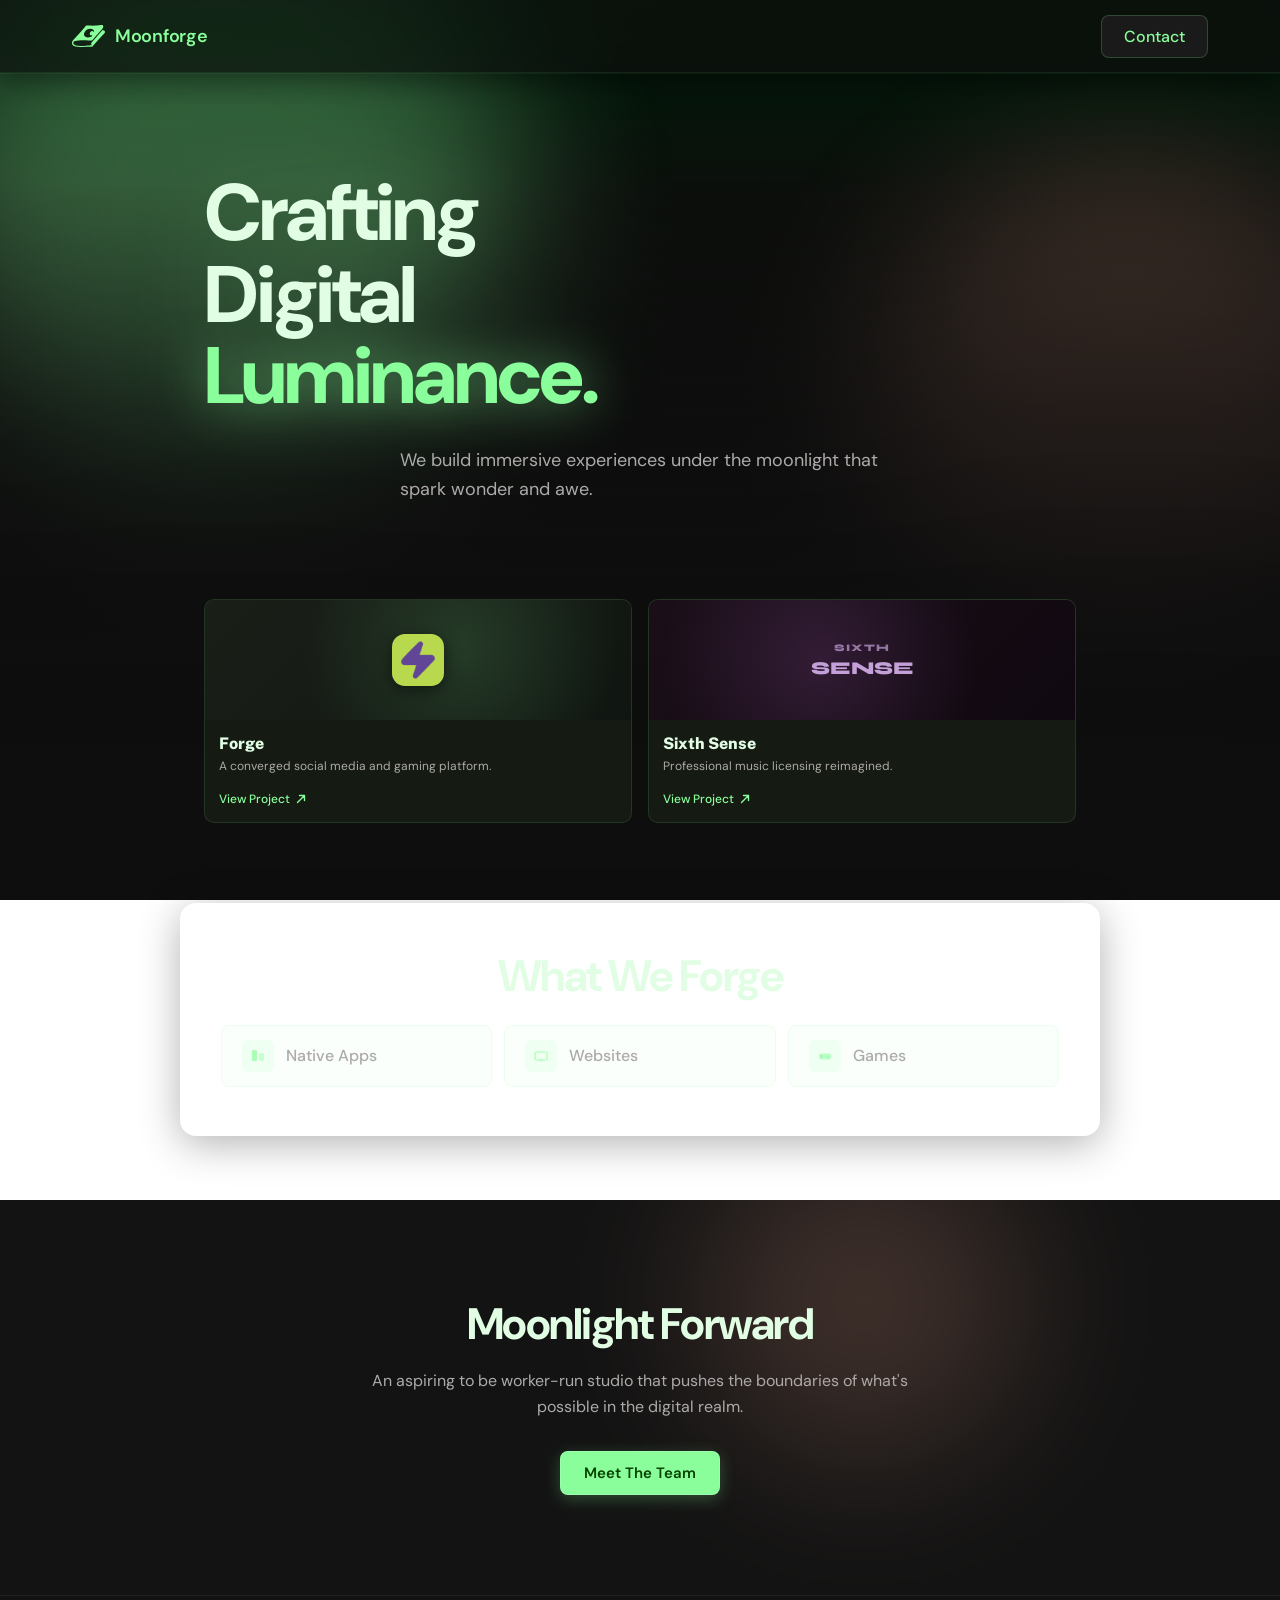
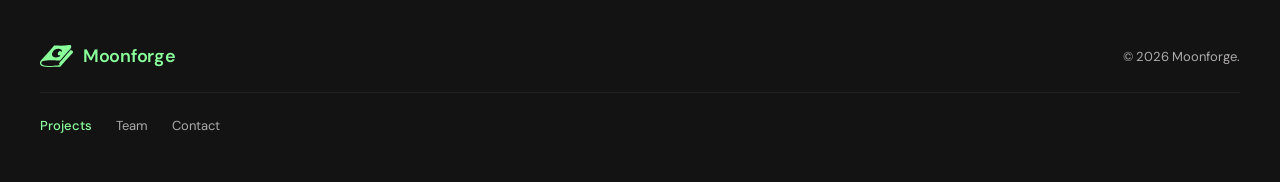
==== index.html @ 62adbe32 "copy changes" ====
<!DOCTYPE html>
<html lang="en">
<head>
  <meta charset="UTF-8" />
  <meta name="viewport" content="width=device-width, initial-scale=1.0" />
  <title>Moonforge Studio</title>
  <link rel="icon" type="image/svg+xml" href="assets/moongforge-logo.svg" />
  <link rel="icon" type="image/png" sizes="48x48" href="assets/favicon-48x48.png" />
  <link rel="icon" type="image/png" sizes="32x32" href="assets/favicon-32x32.png" />
  <link rel="icon" type="image/png" sizes="16x16" href="assets/favicon-16x16.png" />
  <link rel="apple-touch-icon" sizes="180x180" href="assets/apple-touch-icon.png" />
  <meta property="og:title" content="Moonforge Studio" />
  <meta property="og:description" content="We forge immersive experiences under the moonlight that spark wonder and awe." />
  <meta property="og:image" content="https://moonforge.app/assets/social-image.png" />
  <meta property="og:url" content="https://moonforge.app" />
  <meta property="og:type" content="website" />
  <meta name="twitter:card" content="summary_large_image" />
  <meta name="twitter:image" content="https://moonforge.app/assets/social-image.png" />
  <link rel="stylesheet" href="styles.css" />
  <!-- Google Analytics -->
  <script async src="https://www.googletagmanager.com/gtag/js?id=G-10PKJRPPYE"></script>
  <script>
    window.dataLayer = window.dataLayer || [];
    function gtag(){dataLayer.push(arguments);}
    gtag('js', new Date());
    gtag('config', 'G-10PKJRPPYE');
  </script>
  <style>
    /* page-specific overrides */
    .hero { padding-top: 100px; }

    /* section divider */
    .section-label {
      font-size: 12px;
      text-transform: uppercase;
      letter-spacing: 2px;
      color: var(--text-muted);
      font-weight: 500;
      margin-bottom: 48px;
      padding: 0 32px;
      max-width: 1200px;
      margin-left: auto;
      margin-right: auto;
    }
  </style>
</head>
<body class="page">

  <!-- FIXED PAGE BACKGROUND -->
  <div class="page-bg" aria-hidden="true">
    <div class="glow glow-green" style="top:-100px; left:-80px; width:600px; height:600px; opacity:0.32;"></div>
    <div class="glow glow-peach" style="top:160px; right:-100px; width:500px; height:500px; opacity:0.22;"></div>
    <div class="page-bg-fade"></div>
  </div>

  <!-- HEADER -->
  <header>
    <div class="header-inner">
      <a href="index.html" class="logo">
        <img class="logo-icon" src="assets/moongforge-logo.svg" alt="" aria-hidden="true">
        Moonforge
      </a>
      <a href="contact.html" class="btn-contact">Contact</a>
    </div>
  </header>

  <!-- HERO -->
  <section class="hero">
    <div class="hero-content home-container" style="text-align:center;">
      <h1>Crafting<br>Digital<br><span class="hero-accent">Luminance.</span></h1>
      <p>We build immersive experiences under the moonlight that spark wonder and awe.</p>
    </div>
  </section>

  <!-- PROJECTS -->
  <section class="projects-section">
    <div class="home-container">
      <div class="projects-grid">

        <!-- Project 1: Forge -->
        <a class="project-card" data-type="app" href="https://forge-social.app" target="_blank" rel="noopener">
          <div class="project-thumb project-thumb-forge">
            <div style="position:relative;z-index:1;">
              <img src="assets/forge-app.png" alt="Forge" style="width:52px;height:52px;border-radius:13px;object-fit:cover;box-shadow:0 4px 16px rgba(0,0,0,0.5);">
            </div>
          </div>
          <div class="project-info">
            <div class="project-title">Forge</div>
            <div class="project-desc">A converged social media and gaming platform.</div>
            <span class="project-link">View Project
              <svg width="12" height="12" viewBox="0 0 12 12" fill="none"><path d="M2.5 9.5L9.5 2.5M9.5 2.5H4.5M9.5 2.5V7.5" stroke="currentColor" stroke-width="1.4" stroke-linecap="round"/></svg>
            </span>
          </div>
        </a>

        <!-- Project 2: Sixth Sense -->
        <a class="project-card" data-type="web" href="https://sixthsensemgmt.com" target="_blank" rel="noopener">
          <div class="project-thumb project-thumb-sixth">
            <div style="position:relative;z-index:1;font-family:'Syne',sans-serif;font-weight:800;font-size:14px;color:#c4a0d8;text-align:center;">
              <div style="font-size:10px;letter-spacing:0.12em;opacity:0.7;margin-bottom:3px;">SIXTH</div>
              <div style="font-size:18px;">SENSE</div>
            </div>
          </div>
          <div class="project-info">
            <div class="project-title">Sixth Sense</div>
            <div class="project-desc">Professional music licensing reimagined.</div>
            <span class="project-link">View Project
              <svg width="12" height="12" viewBox="0 0 12 12" fill="none"><path d="M2.5 9.5L9.5 2.5M9.5 2.5H4.5M9.5 2.5V7.5" stroke="currentColor" stroke-width="1.4" stroke-linecap="round"/></svg>
            </span>
          </div>
        </a>

      </div>
    </div>
  </section>

  <!-- SERVICES -->
  <section class="services-section">
    <div class="services-inner">
      <h2>What We Forge</h2>
      <div class="services-grid">
        <div class="service-card">
          <div class="service-icon">
            <svg width="14" height="14" viewBox="0 0 14 14" fill="none">
              <rect x="1" y="1" width="5" height="11" rx="1.5" fill="#89fe9b" opacity="0.7"/>
              <rect x="8" y="4" width="5" height="8" rx="1.5" fill="#89fe9b" opacity="0.4"/>
            </svg>
          </div>
          <h3>Native Apps</h3>
        </div>
        <div class="service-card">
          <div class="service-icon">
            <svg width="14" height="14" viewBox="0 0 14 14" fill="none">
              <rect x="1" y="3" width="12" height="8" rx="1.5" stroke="#89fe9b" stroke-width="1.2" opacity="0.7" fill="none"/>
              <circle cx="7" cy="11.5" r="1" fill="#89fe9b" opacity="0.5"/>
            </svg>
          </div>
          <h3>Websites</h3>
        </div>
        <div class="service-card">
          <div class="service-icon">
            <svg width="14" height="14" viewBox="0 0 14 14" fill="none">
              <rect x="1" y="4.5" width="12" height="6" rx="2" fill="#89fe9b" opacity="0.5"/>
              <rect x="3" y="5.75" width="0.8" height="3.5" rx="0.4" fill="#89fe9b"/>
              <rect x="2" y="6.75" width="2.8" height="0.8" rx="0.4" fill="#89fe9b"/>
              <circle cx="10" cy="7" r="0.8" fill="#89fe9b"/>
              <circle cx="10" cy="9" r="0.8" fill="#89fe9b"/>
            </svg>
          </div>
          <h3>Games</h3>
        </div>
      </div>
    </div>
  </section>

  <!-- TEAM CTA -->
  <section class="team-cta">
    <div class="glow-wrap">
      <div class="glow glow-peach" style="top:-60px; right:20%; opacity:0.2;"></div>
    </div>
    <div class="team-cta-inner">
      <h2>Moonlight Forward</h2>
      <p>An aspiring to be worker-run studio that pushes the boundaries of what's possible in the digital realm.</p>
      <a href="team.html" class="btn-accent">Meet The Team</a>
    </div>
  </section>

  <!-- FOOTER -->
  <footer>
    <div class="footer-inner">
      <div class="footer-top">
        <a href="index.html" class="logo">
          <img class="logo-icon" src="assets/moongforge-logo.svg" alt="" aria-hidden="true">
          Moonforge
        </a>
        <span class="footer-copy">© 2026 Moonforge.</span>
      </div>
      <div class="footer-links">
        <a href="index.html" class="active">Projects</a>
        <a href="team.html">Team</a>
        <a href="contact.html">Contact</a>
      </div>
    </div>
  </footer>

  <script src="script.js"></script>
</body>
</html>
---- styles.css ----
@import url('https://fonts.googleapis.com/css2?family=Poppins:wght@600;700&family=Public+Sans:wght@800&family=Syne:wght@400;500;600;700;800&family=DM+Sans:ital,opsz,wght@0,9..40,300;0,9..40,400;0,9..40,500;0,9..40,600;0,9..40,700;0,9..40,800;1,9..40,400&display=swap');

*, *::before, *::after {
  box-sizing: border-box;
  margin: 0;
  padding: 0;
}

:root {
  --bg: #0e0e0e;
  --bg-card: #1a1a1a;
  --bg-card-deep: #131313;
  --bg-green-deep: #001809;
  --accent: #89fe9b;
  --accent-dark: #064200;
  --accent-green-mid: #0c331d;
  --peach: #eea48b;
  --peach-light: #fec8bc;
  --text: #e1fee5;
  --text-muted: #adaaaa;
  --text-muted-green: #96b29c;
  --border: rgba(255,255,255,0.06);
  --border-green: rgba(137,254,155,0.15);
  --font: 'DM Sans', sans-serif;
  --radius: 16px;
  --radius-sm: 10px;
}

html { scroll-behavior: smooth; }

body {
  font-family: var(--font);
  background: linear-gradient(to bottom, #001c0a 0%, #0c0f0c 22%, var(--bg) 52%);
  background-attachment: fixed;
  color: var(--text);
  min-height: 100vh;
  overflow-x: hidden;
  -webkit-font-smoothing: antialiased;
}

/* ─── FIXED PAGE BACKGROUND GLOW ─────── */
.page-bg {
  position: fixed;
  inset: 0;
  z-index: -1;
  overflow: hidden;
  pointer-events: none;
}

.page-bg-fade {
  position: absolute;
  inset: 0;
  background: linear-gradient(
    to bottom,
    transparent 0%,
    transparent 20%,
    rgba(14,14,14,0.55) 45%,
    rgba(14,14,14,0.88) 65%,
    var(--bg) 85%
  );
}

a { text-decoration: none; color: inherit; }

img { display: block; max-width: 100%; }

/* ─── LAYOUT ─────────────────────────── */
.page { min-height: 100vh; display: flex; flex-direction: column; }

.container {
  width: 100%;
  max-width: 1200px;
  margin: 0 auto;
  padding: 0 32px;
}

/* ─── HEADER ─────────────────────────── */
header {
  position: sticky;
  top: 0;
  z-index: 100;
  background: rgba(14,14,14,0.72);
  border-bottom: 1px solid rgba(137,254,155,0.08);
  backdrop-filter: blur(18px) saturate(1.4);
  -webkit-backdrop-filter: blur(18px) saturate(1.4);
  box-shadow: 0 1px 0 rgba(137,254,155,0.06), 0 8px 32px rgba(0,0,0,0.5);
}

.header-inner {
  display: flex;
  align-items: center;
  justify-content: space-between;
  height: 72px;
  padding: 0 32px;
  max-width: 1200px;
  margin: 0 auto;
}

.logo {
  display: flex;
  align-items: center;
  gap: 10px;
  font-size: 18px;
  font-weight: 600;
  color: var(--text);
  letter-spacing: -0.3px;
}

header .logo,
footer .logo {
  color: var(--accent);
}

.logo-icon {
  height: 22px;
  width: auto;
  flex-shrink: 0;
}

.btn-contact {
  background: var(--bg-card);
  color: var(--accent);
  border: 1px solid rgba(137,254,155,0.2);
  padding: 10px 22px;
  border-radius: 8px;
  font-family: var(--font);
  font-size: 16px;
  font-weight: 500;
  cursor: pointer;
  position: relative;
  overflow: hidden;
  transition: background 0.2s, border-color 0.2s, box-shadow 0.2s;
}

.btn-contact::after {
  content: '';
  position: absolute;
  top: 0; left: -75%;
  width: 50%; height: 100%;
  background: linear-gradient(105deg, transparent 0%, rgba(137,254,155,0.18) 50%, transparent 100%);
  transform: skewX(-15deg);
  pointer-events: none;
}

.btn-contact:hover {
  background: rgba(137,254,155,0.08);
  border-color: rgba(137,254,155,0.4);
  box-shadow: 0 0 20px rgba(137,254,155,0.1);
}

@media (hover: hover) {
  .btn-contact:hover::after { animation: shimmer-sweep 0.55s ease forwards; }
}

@media (hover: none) {
  .btn-contact:active { opacity: 0.8; }
  .btn-contact.shine-active::after { animation: shimmer-sweep 0.55s ease forwards; }
}

/* ─── GLOW BLOBS ──────────────────────── */
.glow-wrap {
  position: absolute;
  inset: 0;
  overflow: hidden;
  pointer-events: none;
  z-index: 0;
}

.glow {
  position: absolute;
  border-radius: 50%;
  filter: blur(80px);
  opacity: 0.35;
}

.glow-green {
  background: var(--accent);
  width: 380px;
  height: 380px;
}

.glow-peach {
  background: var(--peach);
  width: 320px;
  height: 320px;
  opacity: 0.25;
}

/* ─── HERO ────────────────────────────── */
.hero {
  position: relative;
  padding: 100px 0 60px;
  overflow: hidden;
  place-items: center;
}

.hero-content {
  position: relative;
  z-index: 1;
}

/* ─── CENTERED HOME CONTAINER ─────────── */
.home-container {
  max-width: 920px;
  margin: 0 auto;
  padding: 0 24px;
}

/* text glow halo sitting directly behind the headline */
.hero-glow-text {
  position: absolute;
  pointer-events: none;
  z-index: 0;
  border-radius: 50%;
  filter: blur(70px);
}

.hero h1 {
  font-size: clamp(56px, 9vw, 80px);
  font-weight: 800;
  line-height: 1.02;
  letter-spacing: -3px;
  color: var(--text);
  margin-bottom: 28px;
  filter: drop-shadow(0 0 40px rgba(137,254,155,0.18));
  text-align: left;
}

.hero-accent {
  font-weight: 800;
  color: var(--accent);
  filter: drop-shadow(0 0 24px rgba(137,254,155,0.45));
}

.hero p {
  font-size: 18px;
  color: var(--text-muted);
  line-height: 1.6;
  margin: 0 auto 36px;
  max-width: 480px;
  text-align: left;
}

.btn-primary {
  display: inline-flex;
  align-items: center;
  gap: 8px;
  background: #fff;
  color: #0e0e0e;
  padding: 14px 28px;
  border-radius: 50px;
  font-family: var(--font);
  font-size: 16px;
  font-weight: 600;
  cursor: pointer;
  border: none;
  position: relative;
  overflow: hidden;
  transition: background 0.2s, transform 0.15s, box-shadow 0.2s;
  box-shadow: 0 4px 20px rgba(0,0,0,0.4);
}

.btn-primary::after {
  content: '';
  position: absolute;
  top: 0; left: -75%;
  width: 50%; height: 100%;
  background: linear-gradient(105deg, transparent 0%, rgba(255,255,255,0.25) 50%, transparent 100%);
  transform: skewX(-15deg);
  pointer-events: none;
}

.btn-primary:hover {
  background: var(--accent);
  transform: translateY(-1px);
  box-shadow: 0 8px 30px rgba(137,254,155,0.3);
}

@media (hover: hover) {
  .btn-primary:hover::after { animation: shimmer-sweep 0.55s ease forwards; }
}

@media (hover: none) {
  .btn-primary:active { transform: scale(0.97); }
  .btn-primary.shine-active::after { animation: shimmer-sweep 0.55s ease forwards; }
}

.btn-secondary {
  display: inline-flex;
  align-items: center;
  background: rgba(255,255,255,0.1);
  color: #fff;
  padding: 16px 22px;
  border-radius: 8px;
  font-family: var(--font);
  font-size: 16px;
  font-weight: 500;
  cursor: pointer;
  border: none;
  transition: background 0.2s, transform 0.15s;
}

.btn-secondary:hover {
  background: rgba(255,255,255,0.16);
  transform: translateY(-1px);
}

.btn-accent {
  display: inline-flex;
  align-items: center;
  gap: 8px;
  background: var(--accent);
  color: var(--accent-dark);
  padding: 12px 24px;
  border-radius: 8px;
  font-family: var(--font);
  font-size: 15px;
  font-weight: 600;
  cursor: pointer;
  border: none;
  position: relative;
  overflow: hidden;
  transition: opacity 0.2s, transform 0.15s, box-shadow 0.2s;
  box-shadow: 0 0 0 1px rgba(255,255,255,0.15) inset, 0 4px 16px rgba(137,254,155,0.25);
}

.btn-accent::after {
  content: '';
  position: absolute;
  top: 0; left: -75%;
  width: 50%; height: 100%;
  background: linear-gradient(105deg, transparent 0%, rgba(255,255,255,0.3) 50%, transparent 100%);
  transform: skewX(-15deg);
  pointer-events: none;
}

.btn-accent:hover {
  opacity: 0.9;
  transform: translateY(-1px);
  box-shadow: 0 0 0 1px rgba(255,255,255,0.2) inset, 0 6px 24px rgba(137,254,155,0.35);
}

@media (hover: hover) {
  .btn-accent:hover::after { animation: shimmer-sweep 0.55s ease forwards; }
}

@media (hover: none) {
  .btn-accent:active { transform: scale(0.97); }
  .btn-accent.shine-active::after { animation: shimmer-sweep 0.55s ease forwards; }
}

.btn-ghost {
  display: inline-flex;
  align-items: center;
  gap: 8px;
  background: var(--bg-card);
  color: var(--text-muted);
  padding: 12px 24px;
  border-radius: 8px;
  font-family: var(--font);
  font-size: 15px;
  font-weight: 500;
  cursor: pointer;
  border: 1px solid var(--border);
  transition: border-color 0.2s, color 0.2s;
}

.btn-ghost:hover {
  border-color: rgba(255,255,255,0.15);
  color: var(--text);
}

/* ─── FILTER BAR ──────────────────────── */
.filter-bar {
  padding: 20px 0 40px;
  display: flex;
  align-items: center;
  gap: 12px;
  flex-wrap: wrap;
}

.filter-label {
  font-size: 15px;
  color: var(--text-muted);
  margin-right: 4px;
}

.filter-btn {
  padding: 9px 18px;
  border-radius: 8px;
  font-family: var(--font);
  font-size: 14px;
  font-weight: 500;
  cursor: pointer;
  border: 1px solid var(--border);
  background: var(--bg-card);
  color: var(--text-muted);
  transition: all 0.2s;
}

.filter-btn.active, .filter-btn:hover {
  background: var(--accent);
  color: var(--accent-dark);
  border-color: var(--accent);
  box-shadow: 0 0 0 1px rgba(255,255,255,0.15) inset;
}

/* ─── PROJECTS GRID ───────────────────── */
.projects-section {
  padding: 0 0 80px;
}

.projects-grid {
  display: grid;
  grid-template-columns: repeat(2, 1fr);
  gap: 16px;
}

.project-card {
  background: #151a13;
  border: 1px solid rgba(137,254,155,0.12);
  border-radius: 10px;
  overflow: hidden;
  display: block;
  position: relative;
  transition: border-color 0.22s, transform 0.22s, box-shadow 0.22s;
}

.project-card::after {
  content: '';
  position: absolute;
  top: 0;
  left: -75%;
  width: 50%;
  height: 100%;
  background: linear-gradient(105deg, transparent 0%, rgba(255,255,255,0.09) 50%, transparent 100%);
  transform: skewX(-15deg);
  pointer-events: none;
  z-index: 3;
}

.project-card:hover {
  border-color: rgba(137,254,155,0.32);
  transform: translateY(-4px);
  box-shadow: 0 16px 48px rgba(0,0,0,0.5), 0 0 0 1px rgba(137,254,155,0.12);
}

@media (hover: hover) {
  .project-card:hover::after { animation: shimmer-sweep 0.65s ease forwards; }
}

@media (hover: none) {
  .project-card:active { transform: scale(0.98); }
  .project-card.shine-active::after { animation: shimmer-sweep 0.65s ease forwards; }
}

.project-thumb {
  width: 100%;
  height: 120px;
  background: #1a2018;
  display: flex;
  align-items: center;
  justify-content: center;
  position: relative;
  overflow: hidden;
}

.project-thumb-forge {
  background: linear-gradient(135deg, #1a1f18 0%, #0f1510 100%);
}

.project-thumb-forge::after {
  content: '';
  position: absolute;
  inset: 0;
  background: radial-gradient(circle at 60% 40%, rgba(137,254,155,0.15) 0%, transparent 60%);
}

.project-thumb-sixth {
  background: linear-gradient(135deg, #1a0f18 0%, #100810 100%);
}

.project-thumb-sixth::after {
  content: '';
  position: absolute;
  inset: 0;
  background: radial-gradient(circle at 40% 50%, rgba(180,100,200,0.18) 0%, transparent 60%);
}

.project-thumb-logo {
  position: relative;
  z-index: 1;
  font-family: 'Syne', sans-serif;
  font-weight: 800;
  font-size: 20px;
}

.project-badge {
  position: absolute;
  top: 10px;
  left: 10px;
  z-index: 2;
  padding: 3px 9px;
  border-radius: 4px;
  font-size: 10px;
  font-weight: 600;
  letter-spacing: 0.04em;
  text-transform: uppercase;
}

.badge-app { background: rgba(137,254,155,0.15); color: #89fe9b; border: 1px solid rgba(137,254,155,0.3); }
.badge-web { background: rgba(100,150,255,0.15); color: #89b4fe; border: 1px solid rgba(100,150,255,0.3); }

.project-info {
  padding: 14px;
}

.project-title {
  font-family: 'Public Sans', sans-serif;
  font-weight: 800;
  font-size: 16px;
  color: var(--text);
  margin-bottom: 4px;
}

.project-desc {
  font-size: 12px;
  color: var(--text-muted);
  line-height: 1.5;
  margin-bottom: 12px;
}

.project-link {
  display: inline-flex;
  align-items: center;
  gap: 5px;
  font-size: 12px;
  color: var(--accent);
  text-decoration: none;
  font-weight: 500;
  transition: opacity 0.2s;
}

.project-link:hover { opacity: 0.7; }

/* ─── SERVICES GRID ───────────────────── */
.services-section {
  padding: 0 32px 64px;
}

.services-inner {
  max-width: 920px;
  margin: 0 auto;
  background: rgba(255,255,255,0.03);
  backdrop-filter: blur(24px) saturate(1.3);
  -webkit-backdrop-filter: blur(24px) saturate(1.3);
  border: 1px solid rgba(255,255,255,0.08);
  border-radius: var(--radius);
  padding: 48px 40px;
  box-shadow: 0 8px 40px rgba(0,0,0,0.3), 0 1px 0 rgba(255,255,255,0.05) inset;
}

.services-section h2 {
  font-size: clamp(36px, 5vw, 44px);
  font-weight: 700;
  color: var(--text);
  margin-bottom: 24px;
  letter-spacing: -1.5px;
  line-height: 1.1;
  text-align: center;
}

.services-grid {
  display: flex;
  flex-wrap: wrap;
  justify-content: center;
  gap: 12px;
  margin-top: 0;
}

.service-card {
  background: rgba(137,254,155,0.04);
  border: 1px solid rgba(137,254,155,0.12);
  border-radius: 8px;
  padding: 14px 20px;
  display: flex;
  flex-direction: row;
  align-items: center;
  gap: 12px;
  text-align: left;
  flex: 1 1 160px;
  position: relative;
  overflow: hidden;
  transition: border-color 0.22s, transform 0.22s, box-shadow 0.22s;
}

.service-card::after {
  content: '';
  position: absolute;
  top: 0;
  left: -75%;
  width: 50%;
  height: 100%;
  background: linear-gradient(105deg, transparent 0%, rgba(255,255,255,0.09) 50%, transparent 100%);
  transform: skewX(-15deg);
  pointer-events: none;
}

.service-card:hover {
  border-color: rgba(137,254,155,0.28);
  transform: translateY(-3px);
  box-shadow: 0 12px 32px rgba(0,0,0,0.4);
}

@media (hover: hover) {
  .service-card:hover::after { animation: shimmer-sweep 0.65s ease forwards; }
}

@media (hover: none) {
  .service-card.shine-active::after { animation: shimmer-sweep 0.65s ease forwards; }
}

.service-icon {
  width: 32px;
  height: 32px;
  background: rgba(137,254,155,0.1);
  border-radius: 6px;
  display: flex;
  align-items: center;
  justify-content: center;
  flex-shrink: 0;
}

.service-card h3 {
  font-size: 16px;
  font-weight: 500;
  color: var(--text-muted);
}

/* ─── TEAM CTA ────────────────────────── */
.team-cta {
  position: relative;
  padding: 100px 32px;
  overflow: hidden;
  background: #131313;
}

.team-cta-inner {
  max-width: 560px;
  margin: 0 auto;
  text-align: center;
  position: relative;
  z-index: 1;
}

.team-cta h2 {
  font-size: clamp(36px, 5vw, 44px);
  font-weight: 700;
  letter-spacing: -1.5px;
  color: var(--text);
  margin-bottom: 20px;
  line-height: 1.1;
}

.team-cta p {
  font-size: 16px;
  color: var(--text-muted);
  line-height: 1.6;
  margin-bottom: 32px;
}

.link-arrow {
  display: inline-flex;
  align-items: center;
  gap: 6px;
  color: var(--accent);
  font-size: 15px;
  font-weight: 500;
  border-bottom: 1px solid rgba(137,254,155,0.3);
  padding-bottom: 2px;
  transition: border-color 0.2s, gap 0.2s;
}

.link-arrow:hover {
  border-color: var(--accent);
  gap: 10px;
}

/* ─── TEAM PAGE ───────────────────────── */
.team-hero {
  position: relative;
  padding: 100px 0px 80px;
  overflow: hidden;
  place-items: center;
}

.team-hero-content {
  max-width: 600px;
  position: relative;
  z-index: 1;
}

.team-hero h1 {
  font-size: clamp(56px, 9vw, 80px);
  font-weight: 700;
  letter-spacing: -3px;
  line-height: 1.02;
  color: var(--text);
  margin-bottom: 24px;
}

.team-hero p {
  font-size: 17px;
  color: var(--text-muted);
  line-height: 1.6;
}

.team-grid {
  padding: 0 32px 80px;
  max-width: 1200px;
  margin: 0 auto;
  display: grid;
  grid-template-columns: 2fr 1fr;
  gap: 24px;
}

/* featured profile card */
.featured-card {
  background: var(--bg-card);
  border-radius: var(--radius);
  border: 1px solid var(--border);
  overflow: hidden;
  position: relative;
  box-shadow: 0 1px 0 rgba(255,255,255,0.04) inset;
  transition: border-color 0.22s, transform 0.22s, box-shadow 0.22s;
}

.featured-card::after {
  content: '';
  position: absolute;
  top: 0;
  left: -75%;
  width: 50%;
  height: 100%;
  background: linear-gradient(105deg, transparent 0%, rgba(255,255,255,0.07) 50%, transparent 100%);
  transform: skewX(-15deg);
  pointer-events: none;
}

.featured-card:hover {
  border-color: rgba(137,254,155,0.2);
  transform: translateY(-3px);
  box-shadow: 0 16px 48px rgba(0,0,0,0.45);
}

@media (hover: hover) {
  .featured-card:hover::after { animation: shimmer-sweep 0.65s ease forwards; }
}

@media (hover: none) {
  .featured-card.shine-active::after { animation: shimmer-sweep 0.65s ease forwards; }
}

.featured-avatar-wrap {
  display: flex;
  justify-content: center;
  padding: 40px 40px 0;
}

.featured-avatar {
  width: 180px;
  height: 180px;
  border-radius: 50%;
  border: 3px solid rgba(137,254,155,0.3);
  object-fit: cover;
  background: linear-gradient(135deg, #1a3a1a, #0a1a0a);
  display: flex;
  align-items: center;
  justify-content: center;
  font-size: 64px;
  color: var(--accent);
  box-shadow: 0 0 40px rgba(137,254,155,0.15);
  flex-shrink: 0;
}

.featured-info {
  padding: 32px 40px 40px;
}

.featured-info h2 {
  font-size: 32px;
  font-weight: 700;
  letter-spacing: -0.8px;
  margin-bottom: 8px;
  color: var(--text);
}

.featured-role {
  font-size: 15px;
  color: var(--accent);
  font-weight: 500;
  margin-bottom: 20px;
}

.featured-bio {
  font-size: 15px;
  color: var(--text-muted);
  line-height: 1.65;
  margin-bottom: 28px;
}

.featured-links {
  display: flex;
  gap: 12px;
  flex-wrap: wrap;
}

.featured-links a {
  display: inline-flex;
  align-items: center;
  gap: 5px;
  padding: 9px 16px;
  border-radius: 8px;
  font-size: 13px;
  font-weight: 500;
  background: rgba(137,254,155,0.06);
  border: 1px solid rgba(137,254,155,0.15);
  color: var(--text-muted);
  transition: all 0.2s;
}

.featured-links a:hover {
  background: rgba(137,254,155,0.1);
  border-color: rgba(137,254,155,0.3);
  color: var(--accent);
}

/* right column */
.team-right {
  display: flex;
  flex-direction: column;
  gap: 24px;
}

.tag-card {
  background: var(--bg-green-deep);
  border-radius: var(--radius);
  border: 1px solid rgba(137,254,155,0.12);
  padding: 40px 32px;
  flex: 1;
  display: flex;
  align-items: center;
  justify-content: center;
  position: relative;
  overflow: hidden;
  transition: border-color 0.22s, transform 0.22s, box-shadow 0.22s;
}

.tag-card:hover {
  border-color: rgba(137,254,155,0.25);
  transform: translateY(-3px);
  box-shadow: 0 12px 32px rgba(0,0,0,0.4);
}

.tag-card::after {
  content: '';
  position: absolute;
  top: 0;
  left: -75%;
  width: 50%;
  height: 100%;
  background: linear-gradient(
    105deg,
    transparent 0%,
    rgba(255,255,255,0.08) 50%,
    transparent 100%
  );
  transform: skewX(-15deg);
  pointer-events: none;
  transition: none;
}

@media (hover: hover) {
  .tag-card:hover::after { animation: shimmer-sweep 0.65s ease forwards; }
}

@media (hover: none) {
  .tag-card.shine-active::after { animation: shimmer-sweep 0.65s ease forwards; }
}

@keyframes shimmer-sweep {
  0%   { left: -75%; }
  100% { left: 125%; }
}

.tag-card-glow {
  position: absolute;
  width: 200px;
  height: 200px;
  border-radius: 50%;
  background: var(--peach);
  filter: blur(60px);
  opacity: 0.2;
  bottom: -40px;
  right: -40px;
}

.tag-card h3 {
  font-size: 28px;
  font-weight: 700;
  color: var(--text);
  letter-spacing: -0.5px;
  text-align: center;
  position: relative;
  z-index: 1;
}

.tag-card h3 span {
  color: var(--accent);
}

.join-card {
  background: var(--bg-card);
  border-radius: var(--radius);
  border: 1px solid var(--border);
  padding: 36px 32px;
  display: flex;
  flex-direction: column;
  gap: 16px;
  position: relative;
  overflow: hidden;
  box-shadow: 0 1px 0 rgba(255,255,255,0.04) inset;
  transition: border-color 0.22s, transform 0.22s, box-shadow 0.22s;
}

.join-card::after {
  content: '';
  position: absolute;
  top: 0;
  left: -75%;
  width: 50%;
  height: 100%;
  background: linear-gradient(105deg, transparent 0%, rgba(255,255,255,0.07) 50%, transparent 100%);
  transform: skewX(-15deg);
  pointer-events: none;
}

.join-card:hover {
  border-color: rgba(137,254,155,0.2);
  transform: translateY(-3px);
  box-shadow: 0 12px 32px rgba(0,0,0,0.4);
}

@media (hover: hover) {
  .join-card:hover::after { animation: shimmer-sweep 0.65s ease forwards; }
}

@media (hover: none) {
  .join-card.shine-active::after { animation: shimmer-sweep 0.65s ease forwards; }
}

.join-card h3 {
  font-size: 22px;
  font-weight: 700;
  letter-spacing: -0.4px;
  color: var(--text);
}

.join-card p {
  font-size: 14px;
  color: var(--text-muted);
  line-height: 1.55;
}

/* ─── CONTACT PAGE ────────────────────── */
.contact-main {
  flex: 1;
  display: grid;
  grid-template-columns: 1fr 1fr;
  gap: 60px;
  max-width: 1200px;
  margin: 0 auto;
  padding: 80px 32px;
  align-items: start;
}

.contact-info {
  position: relative;
}

.contact-info h1 {
  font-size: clamp(56px, 8vw, 100px);
  font-weight: 700;
  letter-spacing: -3px;
  line-height: 1.02;
  color: var(--text);
  margin-bottom: 24px;
}

.contact-info p {
  font-size: 16px;
  color: var(--text-muted);
  line-height: 1.6;
  margin-bottom: 40px;
}

.contact-email-block {
  display: flex;
  flex-direction: column;
  gap: 8px;
}

.contact-email-label {
  font-size: 12px;
  text-transform: uppercase;
  letter-spacing: 1.5px;
  color: var(--text-muted);
  font-weight: 500;
}

.contact-email-link {
  font-size: 17px;
  color: var(--accent);
  font-weight: 500;
  border-bottom: 1px solid rgba(137,254,155,0.3);
  width: fit-content;
  padding-bottom: 2px;
  transition: border-color 0.2s;
}

.contact-email-link:hover {
  border-color: var(--accent);
}

/* Contact form */
.contact-form-card {
  background: var(--bg-card);
  border-radius: var(--radius);
  border: 1px solid var(--border);
  padding: 40px;
  box-shadow: 0 1px 0 rgba(255,255,255,0.04) inset, 0 24px 60px rgba(0,0,0,0.3);
}

.form-group {
  margin-bottom: 24px;
}

.form-label {
  display: block;
  font-size: 13px;
  font-weight: 500;
  color: var(--text-muted);
  margin-bottom: 8px;
  letter-spacing: 0.2px;
}

.form-input, .form-textarea {
  width: 100%;
  background: rgba(255,255,255,0.04);
  border: 1px solid var(--border);
  border-radius: 10px;
  padding: 12px 16px;
  font-family: var(--font);
  font-size: 15px;
  color: var(--text);
  outline: none;
  transition: border-color 0.2s, box-shadow 0.2s;
  -webkit-appearance: none;
}

.form-input::placeholder, .form-textarea::placeholder {
  color: rgba(255,255,255,0.2);
}

.form-input:focus, .form-textarea:focus {
  border-color: rgba(137,254,155,0.4);
  box-shadow: 0 0 0 3px rgba(137,254,155,0.08);
}

.form-textarea {
  resize: vertical;
  min-height: 140px;
}

.btn-submit {
  width: 100%;
  padding: 14px;
  background: var(--accent);
  color: var(--accent-dark);
  border: none;
  border-radius: 10px;
  font-family: var(--font);
  font-size: 16px;
  font-weight: 600;
  cursor: pointer;
  position: relative;
  overflow: hidden;
  transition: opacity 0.2s, transform 0.15s, box-shadow 0.2s;
  box-shadow: 0 4px 20px rgba(137,254,155,0.25);
  margin-top: 8px;
}

.btn-submit::after {
  content: '';
  position: absolute;
  top: 0; left: -75%;
  width: 50%; height: 100%;
  background: linear-gradient(105deg, transparent 0%, rgba(255,255,255,0.3) 50%, transparent 100%);
  transform: skewX(-15deg);
  pointer-events: none;
}

.btn-submit:hover {
  opacity: 0.92;
  transform: translateY(-1px);
  box-shadow: 0 6px 28px rgba(137,254,155,0.35);
}

@media (hover: hover) {
  .btn-submit:hover::after { animation: shimmer-sweep 0.55s ease forwards; }
}

@media (hover: none) {
  .btn-submit:active { transform: scale(0.98); }
  .btn-submit.shine-active::after { animation: shimmer-sweep 0.55s ease forwards; }
}

/* ─── FOOTER ──────────────────────────── */
footer {
  background: #131313;
  border-top: 1px solid rgba(255,255,255,0.05);
  padding: 48px 32px;
}

.footer-inner {
  max-width: 1200px;
  margin: 0 auto;
}

.footer-top {
  display: flex;
  align-items: center;
  justify-content: space-between;
  margin-bottom: 24px;
  padding-bottom: 24px;
  border-bottom: 1px solid var(--border);
}

.footer-copy {
  font-size: 13px;
  color: var(--text-muted);
}

.footer-links {
  display: flex;
  gap: 24px;
}

.footer-links a {
  font-size: 13px;
  color: var(--text-muted);
  transition: color 0.2s;
}

.footer-links a:hover {
  color: var(--text);
}

.footer-links a.active {
  color: var(--accent);
  font-weight: 500;
}

/* ─── TOAST ───────────────────────────── */
.toast {
  position: fixed;
  bottom: 32px;
  left: 50%;
  transform: translateX(-50%) translateY(80px);
  background: var(--accent);
  color: var(--accent-dark);
  padding: 14px 24px;
  border-radius: 50px;
  font-size: 14px;
  font-weight: 600;
  opacity: 0;
  transition: transform 0.3s, opacity 0.3s;
  z-index: 999;
  white-space: nowrap;
}

.toast.show {
  transform: translateX(-50%) translateY(0);
  opacity: 1;
}

/* ─── RESPONSIVE ──────────────────────── */
@media (max-width: 900px) {
  .services-grid { justify-content: center; }
  .team-grid { grid-template-columns: 1fr; }
  .contact-main { grid-template-columns: 1fr; gap: 40px; }
  .footer-top { flex-direction: column; gap: 16px; text-align: center; }
}

@media (max-width: 640px) {
  .header-inner { padding: 0 24px; }
  .hero, .team-hero { padding: 60px 0px 24px; }
  .hero h1 { letter-spacing: -2px; }
  .btn-secondary { display: flex; width: 100%; justify-content: center; }
  .home-container { padding: 0 24px; }
  .projects-grid { grid-template-columns: 1fr; }
  .services-section { padding: 0 24px 48px; }
  .services-inner { padding: 32px 24px; border-radius: 12px; }
  .team-cta { padding: 60px 24px; }
  .team-hero, .team-grid { padding-left: 24px; padding-right: 24px; }
  .contact-main { padding: 60px 24px; }
  .contact-form-card { padding: 28px 24px; }
  .featured-avatar-wrap { padding: 28px 24px 0; }
  .featured-info { padding: 24px 24px 28px; }
  footer { padding: 36px 24px; }
  .footer-links { flex-wrap: wrap; justify-content: center; gap: 16px; }
}
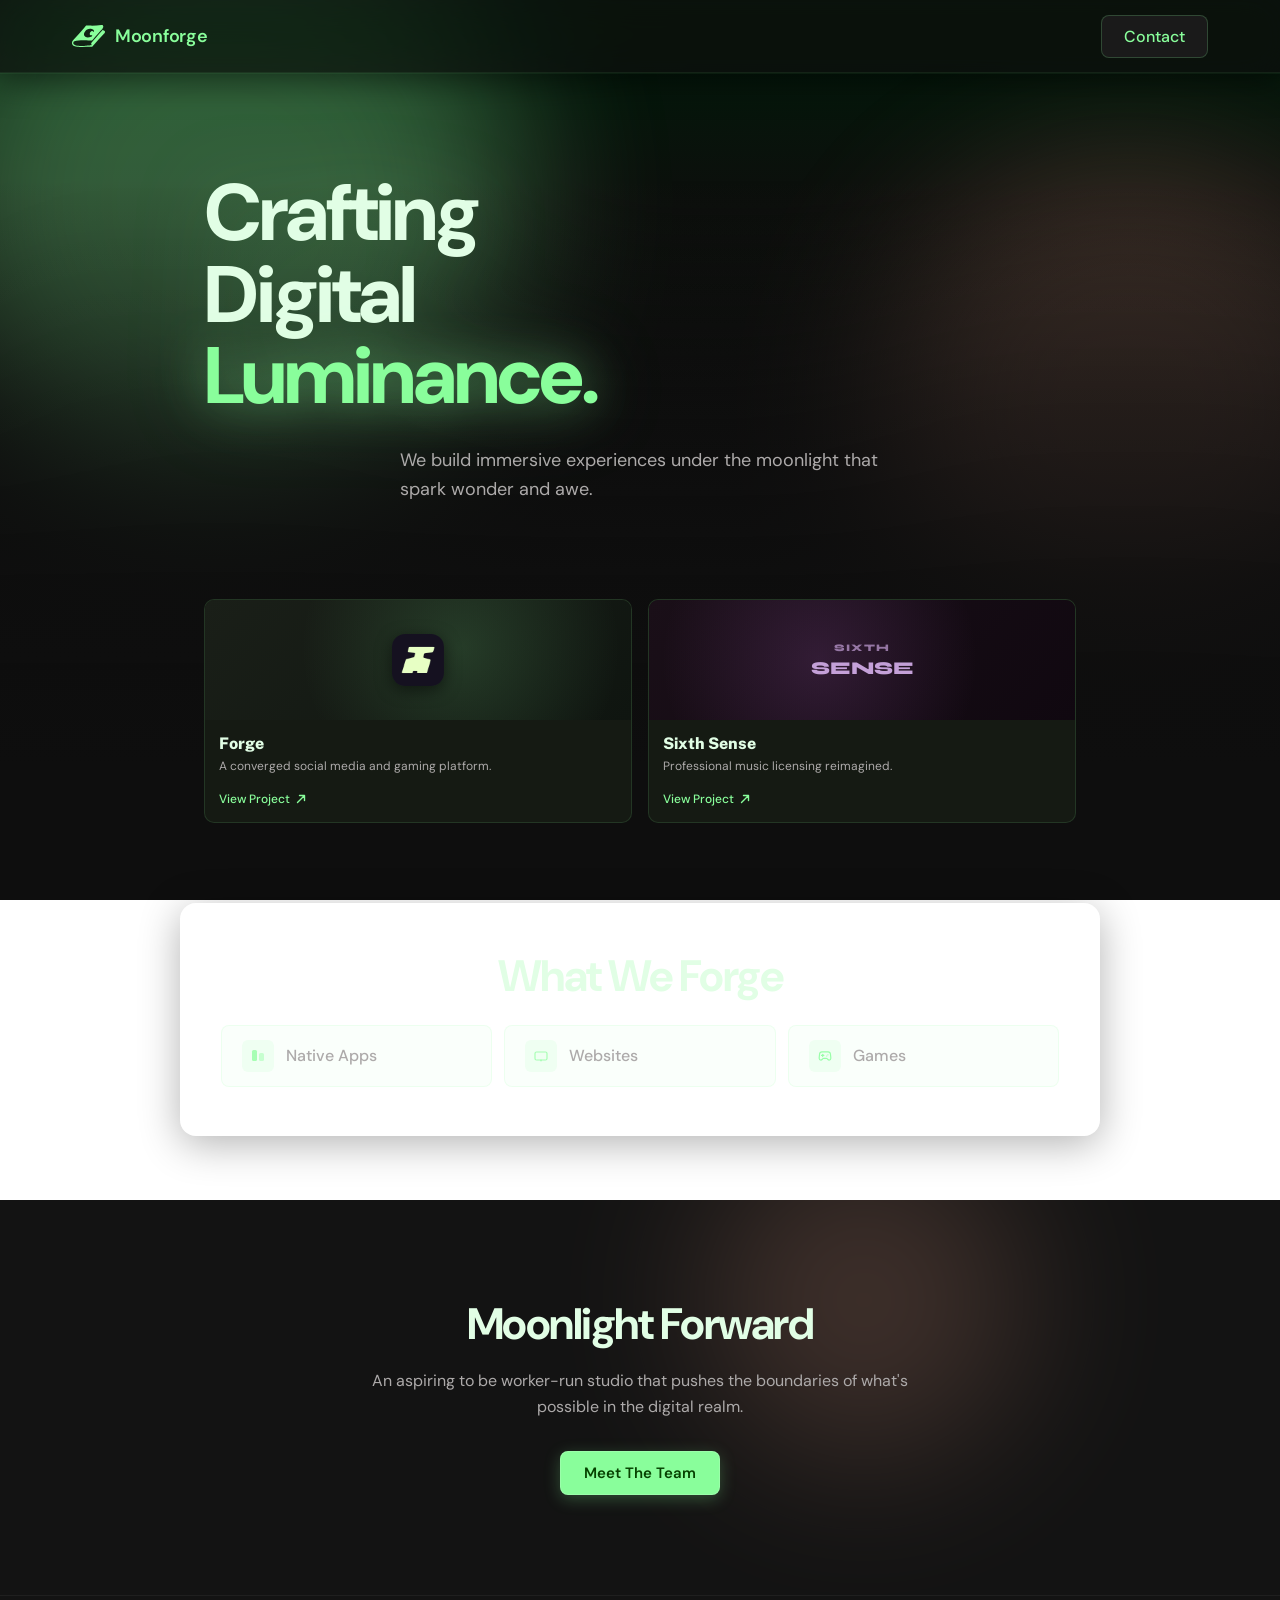
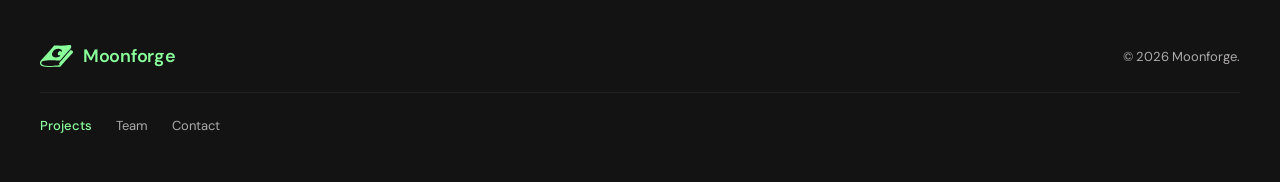
==== commit 4df9e485: "updated logo + contact form" ====
--- a/index.html
+++ b/index.html
@@ -3,19 +3,50 @@
 <head>
   <meta charset="UTF-8" />
   <meta name="viewport" content="width=device-width, initial-scale=1.0" />
-  <title>Moonforge Studio</title>
+  <title>Moonforge Studio — Crafting Digital Luminance</title>
+  <meta name="description" content="Moonforge Studio builds immersive apps, websites, and games under the moonlight. Home of Forge social platform and Sixth Sense music licensing." />
+  <meta name="author" content="Moonforge Studio" />
+  <meta name="robots" content="index, follow" />
+  <link rel="canonical" href="https://moonforge.app/" />
   <link rel="icon" type="image/svg+xml" href="assets/moongforge-logo.svg" />
   <link rel="icon" type="image/png" sizes="48x48" href="assets/favicon-48x48.png" />
   <link rel="icon" type="image/png" sizes="32x32" href="assets/favicon-32x32.png" />
   <link rel="icon" type="image/png" sizes="16x16" href="assets/favicon-16x16.png" />
   <link rel="apple-touch-icon" sizes="180x180" href="assets/apple-touch-icon.png" />
-  <meta property="og:title" content="Moonforge Studio" />
-  <meta property="og:description" content="We forge immersive experiences under the moonlight that spark wonder and awe." />
+  <!-- Open Graph -->
+  <meta property="og:site_name" content="Moonforge Studio" />
+  <meta property="og:title" content="Moonforge Studio — Crafting Digital Luminance" />
+  <meta property="og:description" content="Moonforge Studio builds immersive apps, websites, and games under the moonlight. Home of Forge social platform and Sixth Sense music licensing." />
   <meta property="og:image" content="https://moonforge.app/assets/social-image.png" />
-  <meta property="og:url" content="https://moonforge.app" />
+  <meta property="og:image:alt" content="Moonforge Studio logo and wordmark" />
+  <meta property="og:url" content="https://moonforge.app/" />
   <meta property="og:type" content="website" />
+  <!-- Twitter Card -->
   <meta name="twitter:card" content="summary_large_image" />
+  <meta name="twitter:title" content="Moonforge Studio — Crafting Digital Luminance" />
+  <meta name="twitter:description" content="Moonforge Studio builds immersive apps, websites, and games under the moonlight." />
   <meta name="twitter:image" content="https://moonforge.app/assets/social-image.png" />
+  <meta name="twitter:image:alt" content="Moonforge Studio logo and wordmark" />
+  <!-- Structured Data -->
+  <script type="application/ld+json">
+  {
+    "@context": "https://schema.org",
+    "@type": "Organization",
+    "name": "Moonforge Studio",
+    "url": "https://moonforge.app",
+    "logo": "https://moonforge.app/assets/moongforge-logo.svg",
+    "description": "Moonforge Studio builds immersive apps, websites, and games.",
+    "email": "admin@moonforge.app",
+    "founder": {
+      "@type": "Person",
+      "name": "Felix Giles",
+      "url": "https://www.felixgiles.com"
+    },
+    "sameAs": [
+      "https://www.linkedin.com/in/felixgiles"
+    ]
+  }
+  </script>
   <link rel="stylesheet" href="styles.css" />
   <!-- Google Analytics -->
   <script async src="https://www.googletagmanager.com/gtag/js?id=G-10PKJRPPYE"></script>
@@ -139,12 +170,12 @@
         </div>
         <div class="service-card">
           <div class="service-icon">
-            <svg width="14" height="14" viewBox="0 0 14 14" fill="none">
-              <rect x="1" y="4.5" width="12" height="6" rx="2" fill="#89fe9b" opacity="0.5"/>
-              <rect x="3" y="5.75" width="0.8" height="3.5" rx="0.4" fill="#89fe9b"/>
-              <rect x="2" y="6.75" width="2.8" height="0.8" rx="0.4" fill="#89fe9b"/>
-              <circle cx="10" cy="7" r="0.8" fill="#89fe9b"/>
-              <circle cx="10" cy="9" r="0.8" fill="#89fe9b"/>
+            <svg width="14" height="14" viewBox="0 0 24 24" fill="none" stroke="#89fe9b" stroke-width="2" stroke-linecap="round" stroke-linejoin="round" opacity="0.85">
+              <line x1="6" x2="10" y1="11" y2="11"/>
+              <line x1="8" x2="8" y1="9" y2="13"/>
+              <line x1="15" x2="15.01" y1="12" y2="12"/>
+              <line x1="17" x2="17.01" y1="10" y2="10"/>
+              <path d="M17.32 5H6.68a4 4 0 0 0-3.978 3.59c-.006.052-.01.101-.017.152C2.604 9.416 2 14.456 2 16a3 3 0 0 0 3 3c1 0 1.5-.5 2-1l1.414-1.414A2 2 0 0 1 9.828 16h4.344a2 2 0 0 1 1.414.586L17 18c.5.5 1 1 2 1a3 3 0 0 0 3-3c0-1.544-.604-6.584-.685-7.258-.007-.05-.011-.1-.017-.151A4 4 0 0 0 17.32 5z"/>
             </svg>
           </div>
           <h3>Games</h3>
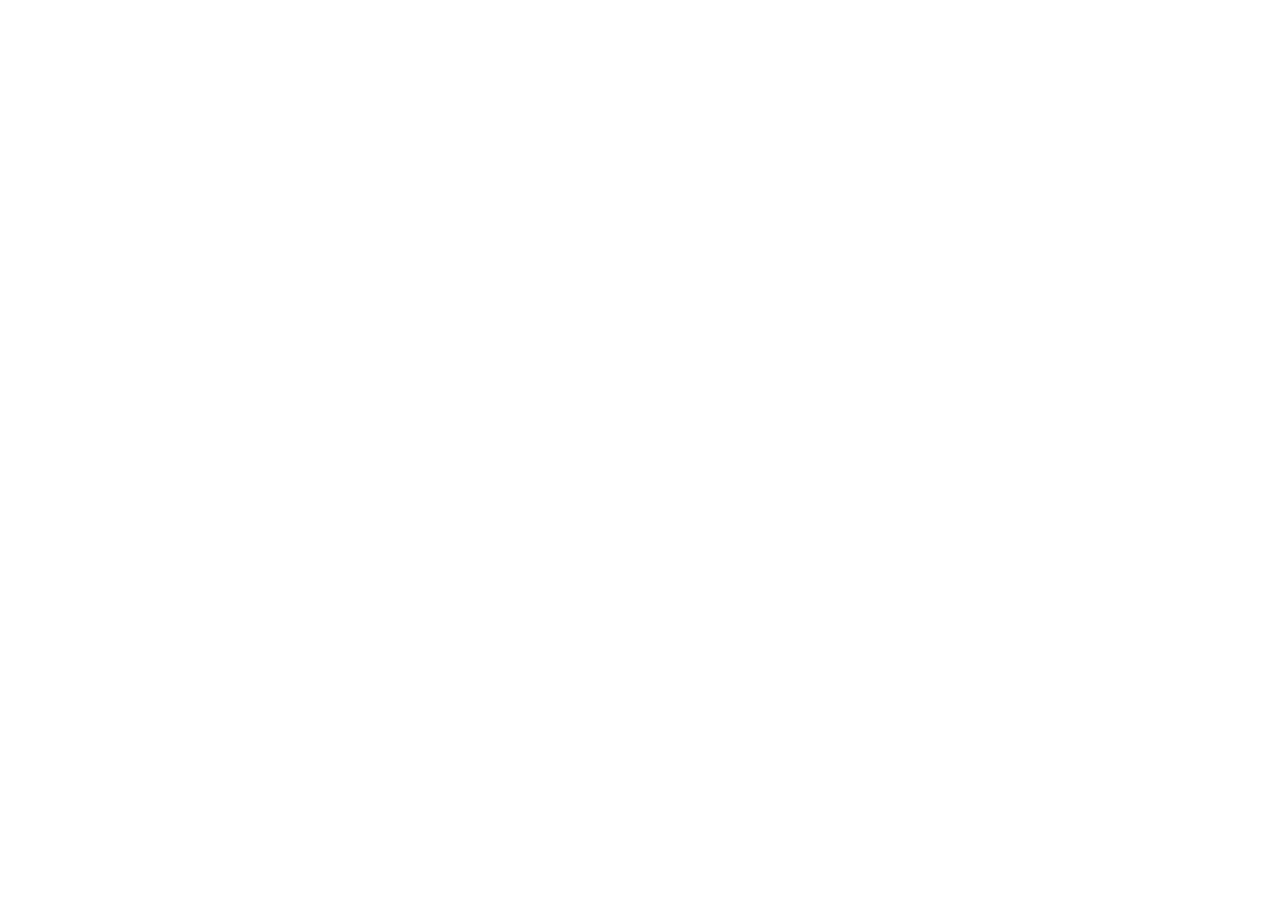
==== commit 7703cc16: "Update index.html" ====
--- a/index.html
+++ b/index.html
@@ -3,27 +3,27 @@
 <head>
   <meta charset="UTF-8" />
   <meta name="viewport" content="width=device-width, initial-scale=1.0" />
-  <title>Moonforge Studio — Crafting Digital Luminance</title>
-  <meta name="description" content="Moonforge Studio builds immersive apps, websites, and games under the moonlight. Home of Forge social platform and Sixth Sense music licensing." />
+  <title>Moonforge Studio - Apps, Websites, & Games
+  <meta name="description" content="Moonforge Studio builds immersive apps, websites, and games under the moonlight. Home of Forge social platform and showcase of client projects." />
   <meta name="author" content="Moonforge Studio" />
   <meta name="robots" content="index, follow" />
   <link rel="canonical" href="https://moonforge.app/" />
-  <link rel="icon" type="image/svg+xml" href="assets/moongforge-logo.svg" />
+  <link rel="icon" type="image/svg+xml" href="favicon.svg" />
   <link rel="icon" type="image/png" sizes="48x48" href="assets/favicon-48x48.png" />
   <link rel="icon" type="image/png" sizes="32x32" href="assets/favicon-32x32.png" />
   <link rel="icon" type="image/png" sizes="16x16" href="assets/favicon-16x16.png" />
   <link rel="apple-touch-icon" sizes="180x180" href="assets/apple-touch-icon.png" />
   <!-- Open Graph -->
   <meta property="og:site_name" content="Moonforge Studio" />
-  <meta property="og:title" content="Moonforge Studio — Crafting Digital Luminance" />
-  <meta property="og:description" content="Moonforge Studio builds immersive apps, websites, and games under the moonlight. Home of Forge social platform and Sixth Sense music licensing." />
+  <meta property="og:title" content="Moonforge Studio - Apps, Websites, & Games" />
+  <meta property="og:description" content="Moonforge Studio builds immersive apps, websites, and games under the moonlight. Home of Forge social platform and showcase of client projects." />
   <meta property="og:image" content="https://moonforge.app/assets/social-image.png" />
   <meta property="og:image:alt" content="Moonforge Studio logo and wordmark" />
   <meta property="og:url" content="https://moonforge.app/" />
   <meta property="og:type" content="website" />
   <!-- Twitter Card -->
   <meta name="twitter:card" content="summary_large_image" />
-  <meta name="twitter:title" content="Moonforge Studio — Crafting Digital Luminance" />
+  <meta name="twitter:title" content="Moonforge Studio - Apps, Websites, & Games" />
   <meta name="twitter:description" content="Moonforge Studio builds immersive apps, websites, and games under the moonlight." />
   <meta name="twitter:image" content="https://moonforge.app/assets/social-image.png" />
   <meta name="twitter:image:alt" content="Moonforge Studio logo and wordmark" />
@@ -34,7 +34,7 @@
     "@type": "Organization",
     "name": "Moonforge Studio",
     "url": "https://moonforge.app",
-    "logo": "https://moonforge.app/assets/moongforge-logo.svg",
+    "logo": "https://moonforge.app/assets/apple-touch-icon.png",
     "description": "Moonforge Studio builds immersive apps, websites, and games.",
     "email": "admin@moonforge.app",
     "founder": {
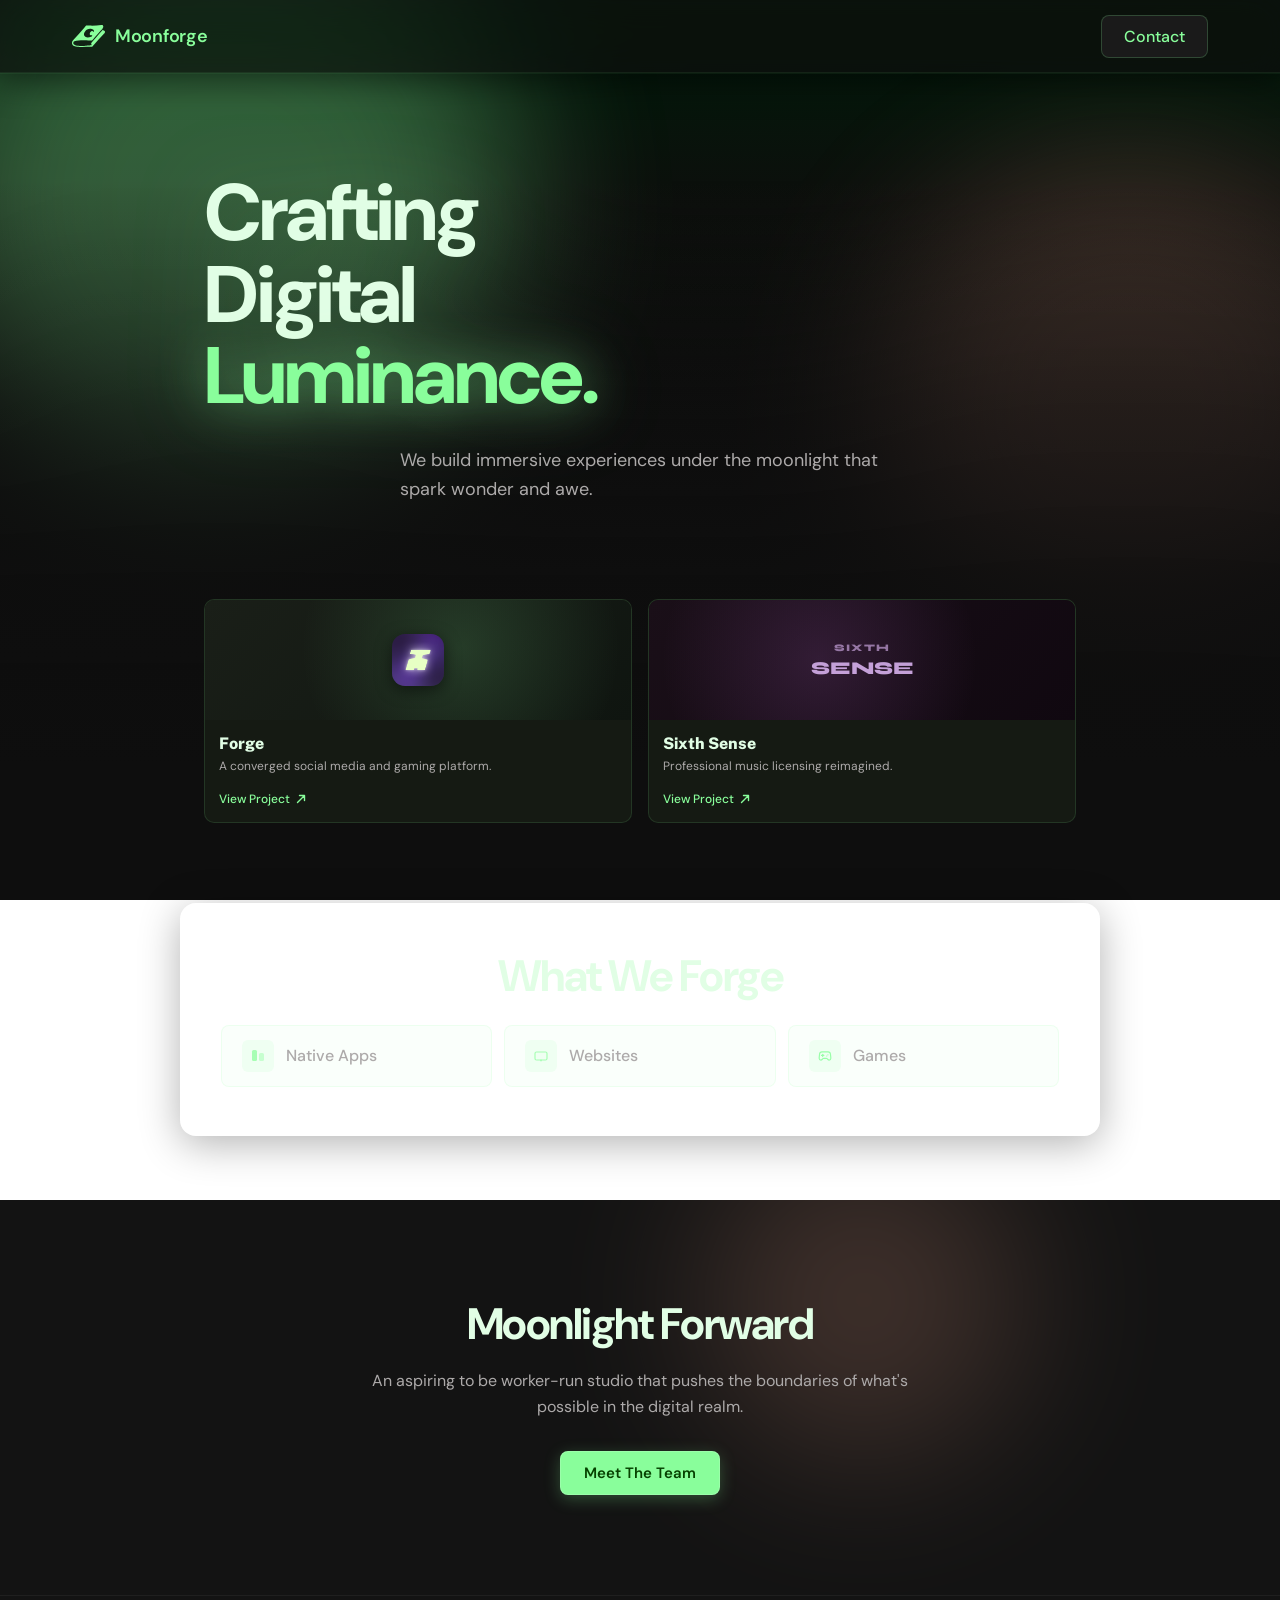
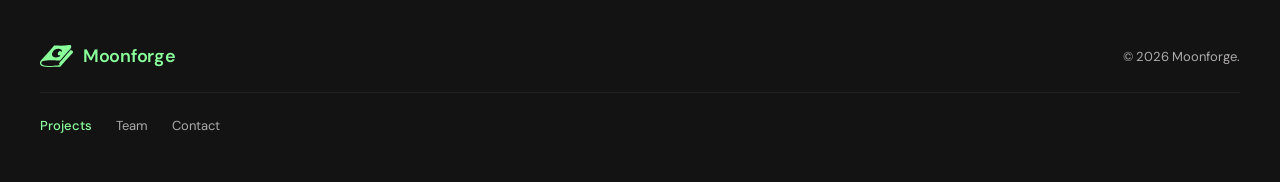
==== commit 8aa2bf97: "title fix" ====
--- a/index.html
+++ b/index.html
@@ -3,7 +3,7 @@
 <head>
   <meta charset="UTF-8" />
   <meta name="viewport" content="width=device-width, initial-scale=1.0" />
-  <title>Moonforge Studio - Apps, Websites, & Games
+  <title>Moonforge Studio - Apps, Websites, & Games</title>
   <meta name="description" content="Moonforge Studio builds immersive apps, websites, and games under the moonlight. Home of Forge social platform and showcase of client projects." />
   <meta name="author" content="Moonforge Studio" />
   <meta name="robots" content="index, follow" />
